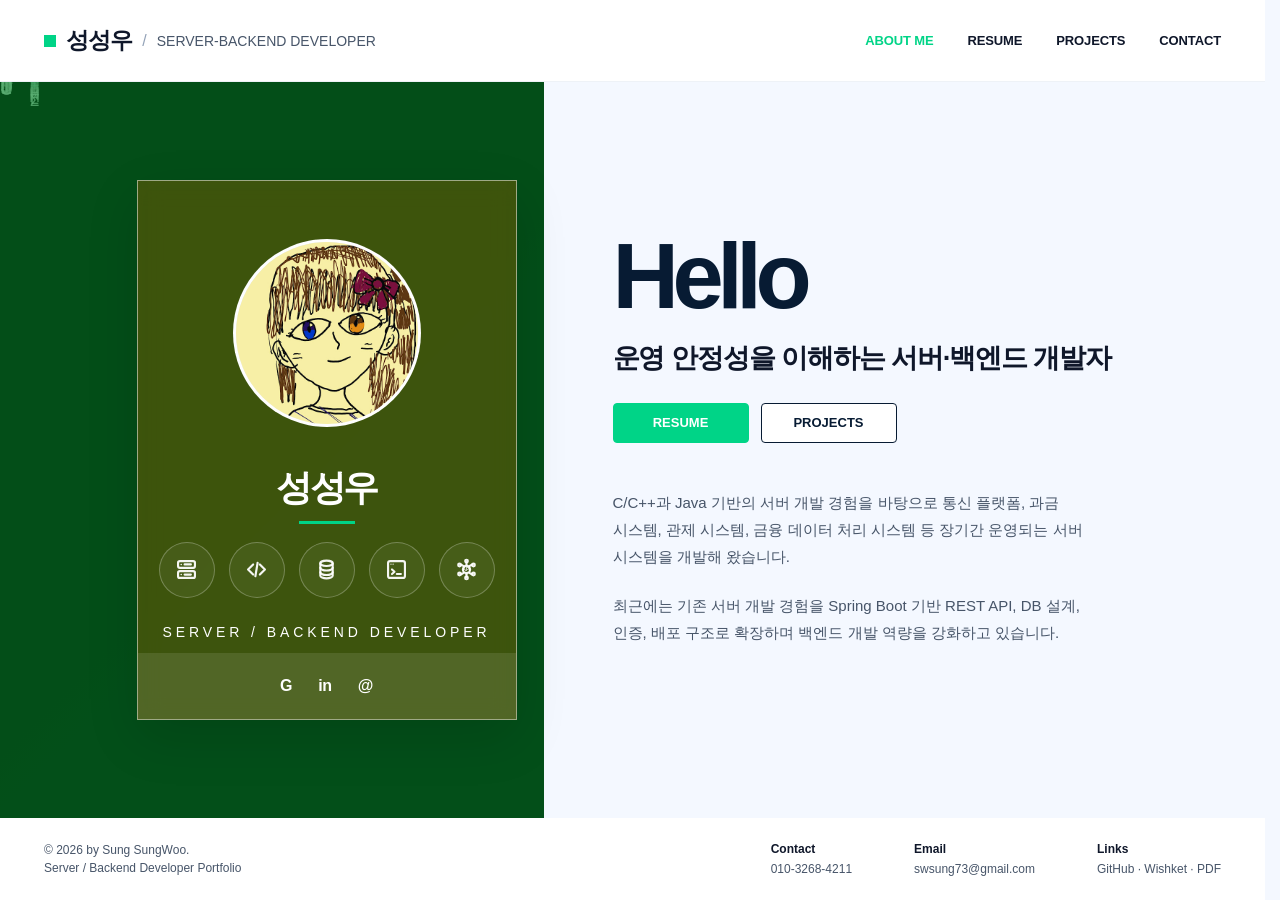
==== index.html @ 3dd32493 "first" ====
<!doctype html>
<html lang="ko">
<head>
  <meta charset="UTF-8" />
  <meta name="viewport" content="width=device-width, initial-scale=1.0" />

  <link rel="canonical" href="https://resume.swsung72.site/" />

  <title>성성우 | 서버·백엔드 개발자 포트폴리오 — C/C++ Java Spring Boot</title>
  <meta name="description" content="C/C++, Java, Spring Boot 기반 서버·백엔드 개발자 성성우의 포트폴리오입니다. 통신 플랫폼, 과금 시스템, 관제 시스템, REST API 개발 경험을 소개합니다." />
  <meta name="keywords" content="백엔드 개발자, 서버 개발자, C/C++, Java, Spring Boot, REST API, Linux, 포트폴리오, 성성우" />
  <meta name="author" content="성성우" />
  <meta name="robots" content="index, follow" />

  <!-- Open Graph (소셜 미리보기) -->
  <meta property="og:type" content="website" />
  <meta property="og:title" content="성성우 | 서버·백엔드 개발자 포트폴리오" />
  <meta property="og:description" content="C/C++, Java, Spring Boot 기반 서버·백엔드 개발자 성성우의 포트폴리오입니다." />
  <meta property="og:image" content="https://resume.swsung72.site/images/profile.jpg" />
  <meta property="og:url" content="https://resume.swsung72.site/" />
  <meta property="og:locale" content="ko_KR" />

  <!-- Twitter Card -->
  <meta name="twitter:card" content="summary" />
  <meta name="twitter:title" content="성성우 | 서버·백엔드 개발자 포트폴리오" />
  <meta name="twitter:description" content="C/C++, Java, Spring Boot 기반 서버·백엔드 개발자 성성우의 포트폴리오입니다." />
  <meta name="twitter:image" content="https://resume.swsung72.site/images/profile.jpg" />

  <!-- JSON-LD 구조화 데이터 -->
  <script type="application/ld+json">
  {
    "@context": "https://schema.org",
    "@type": "Person",
    "name": "성성우",
    "jobTitle": "Server / Backend Developer",
    "description": "C/C++, Java, Spring Boot 기반 서버·백엔드 개발자",
    "knowsAbout": ["C/C++", "Java", "Spring Boot", "REST API", "Linux", "TCP/IP", "Oracle", "MySQL", "Docker"],
    "email": "swsung73@gmail.com",
    "url": "https://github.com/"
  }
  </script>

  <link rel="stylesheet" href="css/style.css" />
  <script src="js/components.js" defer></script>
</head>
<body>
  <div class="site">

    <div id="site-header"></div>

    <main>
      <!-- About Me / Home -->
      <section id="about" class="home">
		<div class="home-left-bg">
		  <canvas class="matrix-canvas"></canvas>
		  <div class="home-left-overlay"></div>
		</div>

        <div class="home-inner">
          <!-- Profile Card -->
          <article class="profile-card">
            <!--
              ■ 프로필 사진 교체 방법
              images/profile.jpg 파일을 본인 사진으로 교체하세요.
              사진이 없으면 이니셜(박)이 표시됩니다.
            -->
            <div class="profile-photo" aria-label="프로필 사진 영역">
              <img
                src="images/profile.jpg"
                alt="성성우 프로필 사진"
                onerror="this.style.display='none'"
              />
            </div>

            <h1>성성우</h1>
            <div class="small-line"></div>
            <div class="profile-badge-icons">
              <span class="icon-badge" title="Server">
                <!-- server -->
                <svg viewBox="0 0 24 24" aria-hidden="true">
                  <rect x="4.5" y="4.5" width="15" height="6" rx="1.6"></rect>
                  <rect x="4.5" y="13.5" width="15" height="6" rx="1.6"></rect>
                  <circle cx="7.3" cy="7.5" r="0.7" fill="rgba(255,255,255,0.95)" stroke="none"></circle>
                  <circle cx="7.3" cy="16.5" r="0.7" fill="rgba(255,255,255,0.95)" stroke="none"></circle>
                  <path d="M10.3 7.5h5.6"></path>
                  <path d="M10.3 16.5h5.6"></path>
                </svg>
              </span>
            
              <span class="icon-badge" title="Code">
                <!-- code -->
                <svg viewBox="0 0 24 24" aria-hidden="true">
                  <path d="M9 7.5L4.5 12 9 16.5"></path>
                  <path d="M15 7.5L19.5 12 15 16.5"></path>
                  <path d="M13 6L11 18"></path>
                </svg>
              </span>
            
              <span class="icon-badge" title="Database">
                <!-- database -->
                <svg viewBox="0 0 24 24" aria-hidden="true">
                  <ellipse cx="12" cy="6.5" rx="5.5" ry="2.4"></ellipse>
                  <path d="M6.5 6.5v4c0 1.3 2.46 2.4 5.5 2.4s5.5-1.1 5.5-2.4v-4"></path>
                  <path d="M6.5 10.5v4c0 1.3 2.46 2.4 5.5 2.4s5.5-1.1 5.5-2.4v-4"></path>
                  <path d="M6.5 14.5v3c0 1.3 2.46 2.4 5.5 2.4s5.5-1.1 5.5-2.4v-3"></path>
                </svg>
              </span>
            
              <span class="icon-badge" title="Terminal">
                <!-- terminal -->
                <svg viewBox="0 0 24 24" aria-hidden="true">
                  <rect x="4.5" y="4.5" width="15" height="15" rx="1.8"></rect>
                  <circle cx="7.1" cy="7.3" r="0.55" fill="rgba(255,255,255,0.95)" stroke="none"></circle>
                  <circle cx="9" cy="7.3" r="0.55" fill="rgba(255,255,255,0.95)" stroke="none"></circle>
                  <path d="M8 12l2.2 2-2.2 2"></path>
                  <path d="M12.3 16h3.6"></path>
                </svg>
              </span>
            
              <span class="icon-badge" title="API">
                <!-- api/network -->
                <svg viewBox="0 0 24 24" aria-hidden="true">
                  <circle cx="12" cy="12" r="3.2"></circle>
                  <circle cx="12" cy="4.5" r="1.2"></circle>
                  <circle cx="18.2" cy="8" r="1.2"></circle>
                  <circle cx="18.2" cy="16" r="1.2"></circle>
                  <circle cx="12" cy="19.5" r="1.2"></circle>
                  <circle cx="5.8" cy="16" r="1.2"></circle>
                  <circle cx="5.8" cy="8" r="1.2"></circle>
            
                  <path d="M12 7.7V5.7"></path>
                  <path d="M14.5 9l2.2-1.2"></path>
                  <path d="M14.5 15l2.2 1.2"></path>
                  <path d="M12 16.3v2"></path>
                  <path d="M9.5 15l-2.2 1.2"></path>
                  <path d="M9.5 9L7.3 7.8"></path>
            
                  <text x="12" y="13.2"
                        text-anchor="middle"
                        font-size="4.2"
                        font-weight="700"
                        fill="rgba(255,255,255,0.95)"
                        stroke="none"
                        font-family="Arial, sans-serif">API</text>
                </svg>
              </span>
            </div>
            <p>SERVER / BACKEND DEVELOPER</p>
            <div class="profile-social" aria-label="social links">
              <!--
                ■ SNS 링크 교체 방법
                아래 href="" 안에 본인의 GitHub / LinkedIn / 이메일 주소를 입력하세요.
              -->
              <a href="https://github.com/" target="_blank" rel="noopener">G</a>
              <a href="https://linkedin.com/in/" target="_blank" rel="noopener">in</a>
              <a href="mailto:swsung73@gmail.com">@</a>
            </div>
          </article>

          <!-- Intro -->
          <div class="intro">
            <h2>Hello</h2>
            <h3>운영 안정성을 이해하는 서버·백엔드 개발자</h3>

            <div class="cta-row">
              <a class="btn primary" href="resume.html">RESUME</a>
              <a class="btn outline" href="projects.html">PROJECTS</a>
            </div>

            <p>
              C/C++과 Java 기반의 서버 개발 경험을 바탕으로 통신 플랫폼,
              과금 시스템, 관제 시스템, 금융 데이터 처리 시스템 등 장기간
              운영되는 서버 시스템을 개발해 왔습니다.
            </p>

            <p>
              최근에는 기존 서버 개발 경험을 Spring Boot 기반 REST API,
              DB 설계, 인증, 배포 구조로 확장하며 백엔드 개발 역량을
              강화하고 있습니다.
            </p>
          </div>
        </div>
      </section>
    </main>

    <div id="site-footer"></div>

  </div>
<script src="js/matrix-rain.js" defer></script>


</body>
</html>
---- css/style.css ----
:root {
  --navy: #071b33;
  --navy-2: #0b2a52;
  --blue: #00d487;
  --blue-2: #66ffb2;
  --bg: #f4f8ff;
  --bg-2: #eef5ff;
  --white: #ffffff;
  --text: #0f172a;
  --muted: #475569;
  --line: #e2e8f0;
  --shadow: 0 20px 42px rgba(7, 27, 51, 0.12);
  --max: 1120px;

  /* Motion */
  --ease-out: cubic-bezier(0.16, 1, 0.3, 1);
  --motion-fast: 180ms;
  --motion-normal: 720ms;
  --motion-slow: 900ms;
}

* { box-sizing: border-box; }

html {
  scroll-behavior: smooth;

  /* 스크롤이 없는 화면에서도 스크롤바 영역을 미리 확보하여
     Resume처럼 스크롤이 생기는 화면으로 이동해도 header 메뉴가 좌우로 흔들리지 않게 합니다. */
  overflow-y: scroll;
  scrollbar-gutter: stable;
}

body {
  margin: 0;
  font-family: Inter, Pretendard, "Noto Sans KR", "Apple SD Gothic Neo", Arial, sans-serif;
  color: var(--text);
  background: var(--bg);
}

a {
  color: inherit;
  text-decoration: none;
}

button {
  font: inherit;
}

.site {
  min-height: 100dvh;
  background: var(--bg);
  display: flex;
  flex-direction: column;
}

main,
.main {
  flex: 1 1 auto;
  display: flex;
  flex-direction: column;
}

/* ── Header ── */
.header {
  height: 82px;
  padding: 0 44px;
  background: var(--white);
  display: flex;
  align-items: center;
  justify-content: space-between;
  border-bottom: 1px solid #eef2f7;
  position: sticky;
  top: 0;
  z-index: 100;
  flex: 0 0 auto;
}

.brand {
  display: flex;
  align-items: center;
  gap: 10px;
  white-space: nowrap;
}

.brand-mark {
  width: 12px;
  height: 12px;
  background: var(--blue);
  display: inline-block;
  flex-shrink: 0;
}

.brand-name {
  font-weight: 900;
  font-size: 23px;
  letter-spacing: -0.04em;
}

.brand-role {
  color: var(--muted);
  font-size: 14px;
}

.slash {
  color: #94a3b8;
  font-size: 16px;
}

.nav {
  display: flex;
  align-items: center;
  gap: 34px;
  font-size: 13px;
  font-weight: 700;
  letter-spacing: -0.01em;
}

.nav a {
  transition: color 0.15s ease;
}

.nav a:hover,
.nav a.active {
  color: var(--blue);
}

/* ── Home / About ── */
.home {
  flex: 1 1 auto;
  min-height: 0;
  position: relative;
  background: var(--bg);
  overflow: hidden;
  display: flex;
}

.home-left-bg {
  position: absolute;
  left: 0;
  top: 0;
  width: 43%;
  height: 100%;
  background: linear-gradient(135deg, #0b1f13 0%, #16452f 100%);
  overflow: hidden;
  z-index: 0;
}

.matrix-canvas {
  position: absolute;
  inset: 0;
  width: 100%;
  height: 100%;
  z-index: 1;
}

.home-left-overlay {
  position: absolute;
  inset: 0;
  background: rgba(6, 124, 41, 0.6);
  z-index: 2;
  pointer-events: none;
}

.home-inner {
  max-width: var(--max);
  width: 100%;
  flex: 1 1 auto;
  margin: 0 auto;
  display: grid;
  grid-template-columns: 420px 1fr;
  align-items: center;
  gap: 96px;
  position: relative;
  z-index: 1;
  padding: 40px 24px;
}

.profile-card {
  width: 380px;
  min-height: 540px;
  background: rgba(101, 89, 6, 0.6);
  color: var(--white);
  box-shadow: 0 18px 50px rgba(0, 0, 0, 0.12);
  justify-self: end;
  display: flex;
  flex-direction: column;
  align-items: center;
  padding-top: 58px;
  position: relative;
  z-index: 2;
  border: 1px solid rgba(255, 255, 255, 0.50);
  backdrop-filter: blur(12px);
  -webkit-backdrop-filter: blur(12px);
}

/* ── Profile Photo ──
   이미지 교체: images/profile.jpg 파일을 교체하면 자동 반영됩니다.
   파일이 없으면 이니셜 폴백(span.profile-initials)이 표시됩니다. */
.profile-photo {
  width: 188px;
  height: 188px;
  border-radius: 50%;
  overflow: hidden;
  border: 3px solid rgba(255,255,255,0.95);
  position: relative;
  background: radial-gradient(circle at 50% 42%, #f8fafc 0 33%, transparent 34%),
              linear-gradient(145deg, #dbeafe, #f8fafc);
}

.profile-photo img {
  width: 100%;
  height: 100%;
  object-fit: cover;
  display: block;
}

.profile-photo img.hidden,
.profile-photo img[src=""] {
  display: none;
}

.profile-initials {
  position: absolute;
  inset: 0;
  display: grid;
  place-items: center;
  font-size: 54px;
  font-weight: 900;
  color: var(--navy);
  letter-spacing: -0.08em;
}

.profile-card h1 {
  margin: 42px 0 14px;
  font-size: 36px;
  line-height: 1.05;
  text-align: center;
  letter-spacing: -0.06em;
}

.small-line {
  width: 56px;
  height: 3px;
  background: var(--blue);
  margin: 0 auto;
}

.profile-card p {
  margin: 32px 0 0;
  font-size: 14px;
  letter-spacing: 0.28em;
  text-align: center;
}

.profile-social {
  margin-top: auto;
  width: 100%;
  height: 66px;
  display: flex;
  align-items: center;
  justify-content: center;
  gap: 26px;
  background: rgba(255, 255, 255, 0.10);
  font-weight: 900;
  letter-spacing: -0.02em;
}

.profile-social a {
  color: var(--white);
  transition: opacity 0.15s;
}

.profile-social a:hover {
  opacity: 0.75;
}

.profile-badge-icons {
  display: flex;
  justify-content: center;
  align-items: center;
  gap: 14px;
  width: 100%;
  margin: 18px auto 0;
}

.icon-badge {
  width: 56px;
  height: 56px;
  border-radius: 50%;
  display: inline-flex;
  align-items: center;
  justify-content: center;
  background: rgba(255, 255, 255, 0.05);
  border: 1px solid rgba(255, 255, 255, 0.26);
}

.icon-badge svg {
  width: 27px;
  height: 27px;
  stroke: rgba(255, 255, 255, 0.95);
  stroke-width: 1.9;
  fill: none;
  stroke-linecap: round;
  stroke-linejoin: round;
}

.icon-badge:hover {
  transform: translateY(-2px);
  border-color: rgba(102, 255, 178, 0.42);
}

.profile-card p {
  margin: 26px 0 0;
}

.intro {
  max-width: 560px;
}

.intro h2 {
  font-size: 92px;
  line-height: 0.96;
  margin: 0 0 20px;
  font-weight: 900;
  letter-spacing: -0.07em;
  color: var(--navy);
  animation: fadeIn var(--motion-slow) var(--ease-out) 120ms both;
}

.intro h3 {
  font-size: 27px;
  line-height: 1.35;
  margin: 0 0 26px;
  letter-spacing: -0.04em;
  font-weight: 700;
  animation: fadeUp var(--motion-normal) var(--ease-out) 320ms both;
}

.cta-row {
  display: flex;
  gap: 12px;
  margin: 0 0 46px;
}

.btn {
  min-width: 136px;
  height: 40px;
  border-radius: 4px;
  display: inline-flex;
  align-items: center;
  justify-content: center;
  font-size: 13px;
  font-weight: 900;
  border: 1px solid var(--navy);
}

.btn.primary {
  background: var(--blue);
  border-color: var(--blue);
  color: var(--white);
}

.btn.outline {
  background: var(--white);
  color: var(--navy);
}

.intro p {
  width: 470px;
  max-width: 100%;
  margin: 0 0 22px;
  color: var(--muted);
  line-height: 1.8;
  font-size: 15px;
  word-break: keep-all;
  animation: fadeUp var(--motion-normal) var(--ease-out) both;
}

.intro p:nth-of-type(1) {
  animation-delay: 520ms;
}

.intro p:nth-of-type(2) {
  animation-delay: 680ms;
}

.intro p:nth-of-type(3) {
  animation-delay: 840ms;
}

/* ── Motion ── */
@keyframes fadeUp {
  from {
    opacity: 0;
    transform: translateY(24px);
  }

  to {
    opacity: 1;
    transform: translateY(0);
  }
}

@keyframes fadeIn {
  from {
    opacity: 0;
  }

  to {
    opacity: 1;
  }
}

@media (prefers-reduced-motion: reduce) {
  .profile-card,
  .intro h2,
  .intro h3,
  .intro p {
    animation: none !important;
  }

  .profile-card {
    transition: none;
  }

  .profile-card:hover {
    transform: none;
    box-shadow: var(--shadow);
  }
}

@media (max-width: 560px) {
  .profile-badge-icons {
    width: 240px;
    gap: 8px;
    margin-top: 18px;
  }

  .icon-badge {
    width: 38px;
    height: 38px;
  }

  .icon-badge svg {
    width: 18px;
    height: 18px;
  }
}

/* ── Section (shared) ── */
.section {
  padding: 104px 24px;
  background: linear-gradient(180deg, var(--bg) 0%, var(--bg-2) 100%);
}

.section-title {
  display: flex;
  align-items: center;
  justify-content: center;
  gap: 9px;
  margin-bottom: 60px;
}

.section-title h2 {
  margin: 0;
  font-size: 30px;
  font-weight: 900;
  letter-spacing: -0.05em;
}

.section-head {
  width: 560px;
  max-width: 100%;
  margin: 0 auto 40px;
  display: flex;
  align-items: center;
  justify-content: space-between;
}

.section-head h3 {
  margin: 0;
  font-size: 21px;
  font-weight: 900;
  letter-spacing: -0.04em;
}

/* ── Resume ── */
.download {
  height: 34px;
  padding: 0 22px;
  border: 0;
  border-radius: 4px;
  background: var(--blue);
  color: var(--white);
  font-size: 11px;
  font-weight: 900;
  cursor: pointer;
  text-decoration: none;
  display: inline-flex;
  align-items: center;
}

.resume-card-featured {
  position: relative;
  border-left: 6px solid var(--blue);
  background: linear-gradient(90deg, rgba(0, 80, 255, 0.06), var(--white) 38%);
}

.resume-badge {
  position: relative;
  overflow: hidden;
  width: fit-content;
  margin-bottom: 6px;
  padding: 5px 10px;
  border-radius: 999px;
  background: #1746d6;
  color: #ffffff;
  font-size: 10px;
  font-weight: 900;
  letter-spacing: 0.04em;
  text-transform: uppercase;
}

.resume-badge::after {
  content: "";
  position: absolute;
  top: 0;
  left: -80%;
  width: 45%;
  height: 100%;
  background: linear-gradient(
    90deg,
    transparent,
    rgba(255, 255, 255, 0.45),
    transparent
  );
  transform: skewX(-20deg);
  animation: badgeShine 2.8s ease-in-out infinite;
}

@keyframes badgeShine {
  0% {
    left: -80%;
  }
  45%, 100% {
    left: 130%;
  }
}

@media (prefers-reduced-motion: reduce) {
  .resume-badge,
  .resume-badge::after {
    animation: none;
  }
}

.resume-card {
  width: 560px;
  min-height: 210px;
  max-width: 100%;
  margin: 0 auto 34px;
  background: var(--white);
  box-shadow: var(--shadow);
  padding: 52px 42px;
  display: grid;
  grid-template-columns: 190px 1fr;
  gap: 36px;
}

.resume-left {
  display: flex;
  flex-direction: column;
  gap: 8px;
}

.period {
  color: var(--blue);
  font-size: 16px;
  font-weight: 900;
}

.resume-left strong:not(.period) {
  font-size: 14px;
}

.resume-left small {
  color: var(--muted);
  font-size: 12px;
  line-height: 1.45;
}

.resume-right p {
  margin: 0;
  color: var(--muted);
  line-height: 1.75;
  font-size: 14px;
  word-break: keep-all;
}

.skill-card {
  width: 560px;
  max-width: 100%;
  margin: 54px auto 42px;
  background: var(--white);
  box-shadow: var(--shadow);
  padding: 46px 42px;
}

.skill-card h3 {
  margin: 0;
  font-size: 21px;
  letter-spacing: -0.04em;
}

.skill-card h3 + .skill-grid {
  margin-bottom: 38px;
}

.skill-card p {
  margin: 0;
  color: var(--muted);
  line-height: 1.75;
  font-size: 14px;
  word-break: keep-all;
}

.skill-card p + p {
  margin-top: 14px;
}

.section-head {
  width: 560px;
  max-width: 100%;
  margin: 0 auto 22px;
  display: flex;
  align-items: center;
  justify-content: space-between;
  gap: 18px;
}

.skill-grid {
  display: grid;
  grid-template-columns: 1fr 1fr;
  gap: 18px 34px;
}

.skill-item {
  display: flex;
  align-items: center;
  gap: 10px;
  color: var(--muted);
  font-size: 13px;
}

.square {
  width: 9px;
  height: 9px;
  background: var(--blue);
  flex: 0 0 auto;
}

/* ── Projects ── */
.section-desc {
  width: 600px;
  max-width: 100%;
  margin: -34px auto 58px;
  text-align: center;
  color: var(--muted);
  line-height: 1.7;
  font-size: 14px;
  word-break: keep-all;
}

.project-card {
  width: 640px;
  max-width: 100%;
  min-height: 270px;
  margin: 0 auto 52px;
  display: grid;
  grid-template-columns: 1fr 300px;
  background: var(--white);
  box-shadow: var(--shadow);
  overflow: hidden;
}

.project-text {
  position: relative;
  padding: 54px 42px;
}

.project-bar {
  position: absolute;
  top: 58px;
  left: 0;
  width: 8px;
  height: 48px;
  background: var(--blue);
}

.project-title {
  display: flex;
  align-items: center;
  flex-wrap: wrap;
  gap: 8px;

  margin: 0 0 4px;
  color: var(--blue);
  font-size: 19px;
  font-weight: 900;
  letter-spacing: -0.03em;
}

.project-title .resume-badge {
  margin-bottom: 0;
  padding: 4px 8px;
  font-size: 9px;
  line-height: 1;
  flex-shrink: 0;
}

.project-role {
  display: block;
  margin-bottom: 34px;
  font-size: 12px;
  font-weight: 900;
}

.project-text p {
  margin: 0;
  color: var(--muted);
  line-height: 1.7;
  font-size: 14px;
  word-break: keep-all;
}

/* ── Project image area ──
   이미지 교체: .project-image 안에 <img> 태그를 넣으면 표시됩니다.
   이미지가 없으면 CSS 배경 그래픽이 표시됩니다. */
.project-image {
  min-height: 270px;
  background: linear-gradient(135deg, #dbeafe, #f8fafc);
  position: relative;
  overflow: hidden;
}

.project-image img {
  width: 100%;
  height: 100%;
  object-fit: cover;
  display: block;
  position: relative;
  z-index: 1;
}

.project-image::before {
  content: "";
  position: absolute;
  inset: 44px 32px;
  border-radius: 16px;
  background: linear-gradient(135deg, var(--navy), var(--blue));
  box-shadow: 0 18px 28px rgba(7,27,51,0.22);
  transform: rotate(-8deg);
}

.project-image::after {
  content: attr(data-label);
  position: absolute;
  inset: 0;
  display: grid;
  place-items: center;
  color: var(--white);
  font-weight: 900;
  letter-spacing: -0.03em;
  text-align: center;
  padding: 0 44px;
  white-space: pre;
}

.project-image.has-img::before,
.project-image.has-img::after {
  display: none;
}

.project-image.variant-2 {
  background: #f8fafc;
}

.project-image.variant-2::before {
  inset: 74px 48px;
  border-radius: 10px;
  transform: none;
  background: linear-gradient(180deg, #ffffff 0 20%, #dbeafe 20% 100%);
  border: 10px solid var(--navy);
}

.project-image.variant-3 {
  background: linear-gradient(135deg, #eff6ff, #ffffff);
}

.project-image.variant-3::before {
  inset: 38px 70px;
  border-radius: 22px;
  transform: rotate(12deg);
  background: linear-gradient(135deg, var(--blue), #38bdf8);
  border: 12px solid var(--navy);
}

/* 공통: 프로젝트별 CSS 이미지 */
.project-image.project-img-nfc::before,
.project-image.project-img-pdf::before,
.project-image.project-img-ai::before,
.project-image.project-img-scada::before,
.project-image.project-img-booking::before,
.project-image.project-img-nms::before,
.project-image.project-img-kiosk::before {
  inset: 42px 44px;
  border-radius: 18px;
  transform: none;
  border: 10px solid var(--navy);
  box-shadow: 0 18px 28px rgba(7, 27, 51, 0.2);
}

/* 01 NFC/QR: 카드 + QR 느낌 */
.project-img-nfc-qr {
  background: linear-gradient(135deg, #eef7ff, #f8fafc);
  display: grid;
  place-items: center;
}

.project-img-nfc-qr::before,
.project-img-nfc-qr::after {
  display: none;
}

.nfc-qr-illust {
  position: relative;
  width: 210px;
  height: 282px;
  color: var(--navy);
}

.nfc-phone {
  position: absolute;
  left: 50%;
  top: 0;
  width: 88px;
  height: 124px;
  border: 8px solid currentColor;
  border-radius: 10px;
  background: #ffffff;
  transform: translateX(-50%);
  display: grid;
  place-items: center;
  font-size: 24px;
  font-weight: 900;
  letter-spacing: -0.05em;
}

.nfc-phone::before,
.nfc-phone::after {
  content: "";
  position: absolute;
  left: 50%;
  width: 32px;
  height: 8px;
  border-radius: 999px;
  background: currentColor;
  transform: translateX(-50%);
}

.nfc-phone::before {
  top: 12px;
}

.nfc-phone::after {
  bottom: 12px;
}

.nfc-waves {
  position: absolute;
  top: 28px;
  width: 54px;
  height: 86px;
}

.nfc-waves span {
  position: absolute;
  top: 50%;
  border: 7px solid currentColor;
  border-top-color: transparent;
  border-bottom-color: transparent;
  border-radius: 50%;
  transform: translateY(-50%);
}

.nfc-waves.left {
  left: 0;
}

.nfc-waves.left span {
  border-right-color: transparent;
}

.nfc-waves.left span:nth-child(1) {
  left: 32px;
  width: 16px;
  height: 38px;
}

.nfc-waves.left span:nth-child(2) {
  left: 18px;
  width: 30px;
  height: 58px;
}

.nfc-waves.left span:nth-child(3) {
  left: 2px;
  width: 46px;
  height: 78px;
}

.nfc-waves.right {
  right: 0;
}

.nfc-waves.right span {
  border-left-color: transparent;
}

.nfc-waves.right span:nth-child(1) {
  right: 32px;
  width: 16px;
  height: 38px;
}

.nfc-waves.right span:nth-child(2) {
  right: 18px;
  width: 30px;
  height: 58px;
}

.nfc-waves.right span:nth-child(3) {
  right: 2px;
  width: 46px;
  height: 78px;
}

.qr-icon {
  position: absolute;
  left: 50%;
  bottom: 0;
  width: 120px;
  height: 120px;
  transform: translateX(-50%);
  color: var(--navy);
  display: block;
}

/* 02 PDF Manager: 문서 + 라인 */
.project-image.project-img-pdf-bill {
  background: linear-gradient(135deg, #f8fafc, #eef5ff);
  display: grid;
  place-items: center;
}

.project-image.project-img-pdf-bill::before,
.project-image.project-img-pdf-bill::after {
  display: none;
}

.pdf-bill-card {
  width: 180px;
  height: 230px;
  overflow: hidden;
  border-radius: 12px;
  background: #ffffff;
  border: 8px solid var(--navy);
  box-shadow: 0 18px 28px rgba(7, 27, 51, 0.22);
}

.pdf-bill-header {
  height: 46px;
  padding: 10px 12px;
  background: linear-gradient(135deg, #0b5f55, var(--blue));
  color: #ffffff;
  display: flex;
  align-items: flex-start;
  justify-content: space-between;
  gap: 10px;
}

.pdf-bill-header span {
  font-size: 13px;
  font-weight: 900;
  letter-spacing: -0.04em;
}

.pdf-bill-header strong {
  font-size: 16px;
  font-weight: 900;
  letter-spacing: -0.04em;
}

.pdf-bill-body {
  padding: 12px;
}

.pdf-bill-amount {
  height: 50px;
  padding: 8px 10px;
  border-radius: 9px;
  background: rgba(0, 212, 135, 0.08);
  border: 1px solid rgba(0, 212, 135, 0.35);
}

.pdf-bill-amount span {
  display: block;
  color: #0b5f55;
  font-size: 8px;
  font-weight: 900;
}

.pdf-bill-amount strong {
  display: block;
  margin-top: 5px;
  color: #0b3f3a;
  font-size: 22px;
  line-height: 1;
  font-weight: 900;
}

.pdf-bill-info {
  position: absolute;
  right: 20px;
  top: 62px;
  width: 70px;
  height: 50px;
  padding: 8px;
  border-radius: 9px;
  border: 1px solid #e2e8f0;
  background: #ffffff;
}

.pdf-bill-info span {
  display: block;
  height: 5px;
  margin-bottom: 8px;
  border-radius: 999px;
  background: var(--navy);
  opacity: 0.9;
}

.pdf-bill-info span:nth-child(1) {
  width: 42px;
  margin-left: auto;
}

.pdf-bill-info span:nth-child(2) {
  width: 50px;
  margin-left: auto;
}

.pdf-bill-info span:nth-child(3) {
  width: 36px;
  margin-left: auto;
}

.pdf-bill-section {
  display: flex;
  align-items: center;
  gap: 7px;
  margin-top: 14px;
}

.pdf-bill-section i {
  width: 4px;
  height: 14px;
  border-radius: 999px;
  background: var(--blue);
}

.pdf-bill-section span {
  width: 92px;
  height: 8px;
  border-radius: 999px;
  background: var(--navy);
}

.pdf-bill-table {
  display: grid;
  grid-template-columns: 1fr 1fr;
  gap: 1px;
  margin-top: 9px;
  background: #e2e8f0;
  border: 1px solid #e2e8f0;
}

.pdf-bill-table span {
  height: 15px;
  background: #f8fafc;
}

.pdf-bill-table span:nth-child(even) {
  background: #ffffff;
}

.pdf-bill-stats {
  display: grid;
  grid-template-columns: repeat(3, 1fr);
  gap: 6px;
  margin-top: 12px;
}

.pdf-bill-stats span {
  height: 28px;
  border-radius: 7px;
  border: 1px solid #e2e8f0;
  background:
    linear-gradient(var(--navy), var(--navy)) 8px 15px / 28px 5px no-repeat,
    linear-gradient(#94a3b8, #94a3b8) 8px 8px / 22px 4px no-repeat,
    #ffffff;
}

/* 03 KnowledgeOps AI: 노드/그래프 */
.project-image.project-img-knowledgeops {
  background: linear-gradient(135deg, #eff6ff, #ffffff);
  display: grid;
  place-items: center;
}

.project-image.project-img-knowledgeops::before,
.project-image.project-img-knowledgeops::after {
  display: none;
}

.knowledgeops-visual {
  width: 176px;
  height: 210px;
  border-radius: 18px;
  background: linear-gradient(135deg, var(--navy), var(--blue));
  box-shadow: 0 18px 28px rgba(7, 27, 51, 0.22);
  display: flex;
  flex-direction: column;
  align-items: center;
  justify-content: center;
  gap: 14px;
  color: #ffffff;
}

.knowledgeops-icon {
  width: 112px;
  height: 112px;
  display: block;
  fill: currentColor;
}

.knowledgeops-label {
  font-size: 30px;
  line-height: 1;
  font-weight: 900;
  letter-spacing: -0.04em;
}


/* 04 Mini SCADA: 관제 차트 */
.project-image.project-img-scada-ui {
  background: linear-gradient(135deg, #ecfeff, #f8fafc);
  display: grid;
  place-items: center;
}

.project-image.project-img-scada-ui::before,
.project-image.project-img-scada-ui::after {
  display: none;
}

.scada-panel {
  width: 186px;
  height: 230px;
  border-radius: 18px;
  background: var(--navy);
  box-shadow: 0 18px 28px rgba(7, 27, 51, 0.22);
  padding: 14px 14px 20px;
  color: #ffffff;
}

.scada-header {
  height: 28px;
  display: flex;
  align-items: center;
  justify-content: space-between;
}

.scada-header span {
  font-size: 18px;
  font-weight: 900;
  letter-spacing: -0.04em;
}

.scada-header strong {
  padding: 4px 8px;
  border-radius: 999px;
  background: var(--blue);
  color: var(--navy);
  font-size: 9px;
  font-weight: 900;
}

.scada-body {
  margin-top: 10px;
  display: grid;
  grid-template-columns: 1fr 58px;
  gap: 10px;
}

.scada-chart {
  height: 82px;
  border-radius: 12px;
  background: rgba(255, 255, 255, 0.1);
  display: grid;
  place-items: center;
  color: var(--blue);
}

.scada-chart svg {
  width: 92%;
  height: 76%;
}

.scada-metrics {
  display: grid;
  gap: 6px;
}

.scada-metrics div {
  height: 24px;
  border-radius: 7px;
  background: rgba(255, 255, 255, 0.12);
  padding: 4px 6px;
}

.scada-metrics span {
  display: block;
  font-size: 6px;
  font-weight: 900;
  color: rgba(255, 255, 255, 0.62);
}

.scada-metrics b {
  display: block;
  margin-top: -1px;
  color: #ffffff;
  font-size: 10px;
  line-height: 1;
}

.scada-factory {
  grid-column: 1 / -1;
  width: 100%;
  height: 58px;
  margin-top: 8px;
  color: var(--blue);
}

/* 05 Booking Slot: 캘린더 */
.project-image.project-img-booking.has-img {
  display: grid;
  place-items: center;
  background: linear-gradient(135deg, #f8fafc, #eef5ff);
}

.project-image.project-img-booking.has-img img {
  width: 70%;
  height: 70%;
  object-fit: contain;
  display: block;
}

/* 06 NMS Monitor: 네트워크 관제 */
.project-image.project-img-nms {
  background: linear-gradient(135deg, #f0fdf4, #f8fafc);
  display: grid;
  place-items: center;
}

.project-image.project-img-nms::before,
.project-image.project-img-nms::after {
  display: none;
}

.nms-monitor-panel {
  width: 180px;
  height: 250px;
  border-radius: 18px;
  background: #ffffff;
  border: 10px solid var(--navy);
  box-shadow: 0 18px 28px rgba(7, 27, 51, 0.22);
  display: flex;
  flex-direction: column;
  align-items: center;
  justify-content: center;
  gap: 10px;
  color: var(--navy);
  position: relative;
  padding: 22px 12px 14px;
}

.nms-monitor-panel::before {
  content: "";
  position: absolute;
  top: 8px;
  left: 50%;
  width: 34px;
  height: 5px;
  border-radius: 999px;
  background: var(--navy);
  transform: translateX(-50%);
}

.nms-chart-icon {
  width: 106px;
  height: 78px;
  flex-shrink: 0;
  display: block;
}

.nms-chart-icon rect,
.nms-chart-icon circle,
.nms-chart-icon line,
.nms-chart-icon polyline {
  fill: none;
  stroke: currentColor;
  stroke-width: 5;
  stroke-linecap: round;
  stroke-linejoin: round;
}

.nms-chart-icon circle {
  fill: var(--navy);
}

.nms-chart-icon rect {
  fill: rgba(255, 255, 255, 0.08);
}

.nms-monitor-label {
  color: var(--navy);
  font-size: 16px;
  line-height: 1.05;
  font-weight: 900;
  text-align: center;
  letter-spacing: -0.04em;
  flex-shrink: 0;
}

/* 07 Kiosk Copilot: 키오스크 화면 + 장애 패널 */
.project-image.project-img-kiosk {
  background: linear-gradient(135deg, #f8fafc, #eef5ff);
  display: grid;
  place-items: center;
}

.project-image.project-img-kiosk::before,
.project-image.project-img-kiosk::after {
  display: none;
}

.kiosk-illust {
  position: relative;
  width: 118px;
  height: 218px;
  border-radius: 9px 9px 6px 6px;
  background: var(--navy);
  box-shadow: 0 18px 28px rgba(7, 27, 51, 0.22);
}

.kiosk-screen {
  position: absolute;
  left: 12px;
  right: 12px;
  top: 12px;
  height: 128px;
  display: grid;
  place-items: center;
  background: #ffffff;
  border: 3px solid #0b1220;
  color: var(--blue);
  font-size: 13px;
  font-weight: 900;
  line-height: 1.15;
  text-align: center;
  letter-spacing: -0.03em;
}

.kiosk-panel {
  position: absolute;
  left: 12px;
  right: 12px;
  bottom: 22px;
  height: 42px;
  border-radius: 0 0 4px 4px;
  background: #08111f;
}

.kiosk-panel::before {
  content: "";
  position: absolute;
  left: 50%;
  top: 13px;
  width: 42px;
  height: 5px;
  border-radius: 999px;
  background: rgba(0, 212, 135, 0.35);
  transform: translateX(-50%);
}

.kiosk-base {
  position: absolute;
  left: -8px;
  right: -8px;
  bottom: -14px;
  height: 10px;
  border-radius: 2px;
  background: #0b1220;
  box-shadow: 0 4px 0 rgba(7, 27, 51, 0.22);
}

.project-actions {
  display: flex;
  gap: 10px;
  margin-top: 26px;
}

.project-action {
  height: 30px;
  padding: 0 13px;
  border-radius: 4px;
  font-size: 11px;
  font-weight: 900;
  text-decoration: none;
  display: inline-flex;
  align-items: center;
  justify-content: center;
  cursor: pointer;
}

.project-action:disabled,
.project-action.disabled {
  opacity: 0.45;
  cursor: not-allowed;
  pointer-events: none;
  filter: grayscale(0.2);
}

.project-modal {
  --modal-accent: #1f4fd8;
  --modal-accent-soft: rgba(31, 79, 216, 0.08);
  --modal-accent-border: rgba(31, 79, 216, 0.62);
  --modal-panel-bg: #ffffff;
  --modal-section-bg: #f8fafc;
}

.project-action.detail {
  border: 0;
  background: var(--blue);
  color: var(--white);
}

.project-action.link {
  border: 1px solid rgba(0, 80, 255, 0.25);
  background: var(--white);
  color: var(--blue);
}

.project-modal {
  position: fixed;
  inset: 0;
  z-index: 1000;
  display: none;
  align-items: center;
  justify-content: center;
  padding: 28px 16px;
}

.project-modal.is-open {
  display: flex;
}

.project-modal-backdrop {
  position: absolute;
  inset: 0;
  background: rgba(7, 27, 51, 0.46);
}

.project-modal-panel {
  position: relative;
  z-index: 1;
  width: 720px;
  max-width: 100%;
  max-height: calc(100vh - 56px);
  margin: 0;
  padding: 42px;
  overflow-y: auto;
  background: var(--white);
  box-shadow: 0 24px 70px rgba(7, 27, 51, 0.25);
  border: 1px solid rgba(7, 27, 51, 0.08);
}

.project-modal-close {
  position: absolute;
  top: 18px;
  right: 20px;
  border: 0;
  background: transparent;
  color: var(--navy);
  opacity: 0.75;
  font-size: 28px;
  line-height: 1;
  cursor: pointer;
}

.project-modal-close:hover {
  opacity: 1;
}

.modal-label {
  display: inline-flex;
  align-items: center;
  gap: 8px;
  margin-bottom: 14px;
  padding: 5px 10px;
  border-radius: 999px;
  background: var(--blue);
  color: var(--white);
  font-size: 10px;
  font-weight: 900;
  letter-spacing: 0.04em;
  text-transform: uppercase;
}

.modal-made-badge {
  padding: 2px 7px;
  border-radius: 999px;
  background: #ef8f46;
  color: #ffffff;
  font-style: normal;
  font-size: 9px;
  font-weight: 900;
  letter-spacing: -0.02em;
  text-transform: none;
}

.project-modal-panel h3 {
  margin: 0 0 14px;
  color: var(--text);
  font-size: 24px;
  font-weight: 900;
  letter-spacing: -0.04em;
}

.modal-hero-image {
  position: relative;
  width: 100%;
  margin: 22px 0 24px;
  border: 1px solid var(--line);
  background: #f8fafc;
  overflow: hidden;
  box-shadow: 0 10px 24px rgba(7, 27, 51, 0.10);
}

.modal-hero-image img {
  width: 100%;
  display: block;
  aspect-ratio: 16 / 9;
  object-fit: contain;
  background: #f8fafc;
  border: 1px solid #646765;
}

.modal-image-zoom {
  position: absolute;
  top: 10px;
  right: 10px;
  z-index: 2;

  width: 34px;
  height: 34px;
  border: 1px solid rgba(226, 232, 240, 0.95);
  background: rgba(255, 255, 255, 0.92);
  color: var(--navy);
  display: grid;
  place-items: center;
  cursor: pointer;
  box-shadow: 0 8px 18px rgba(7, 27, 51, 0.16);
}

.modal-image-zoom:hover {
  background: var(--blue);
  color: var(--navy);
}

.modal-image-zoom svg {
  width: 18px;
  height: 18px;
  fill: currentColor;
}

.modal-summary {
  margin: 0;
  color: var(--muted);
  font-size: 14px;
  line-height: 1.75;
  word-break: keep-all;
}

.modal-tags {
  display: flex;
  flex-wrap: wrap;
  gap: 8px;
  margin: 22px 0 28px;
}

.modal-tags span {
  padding: 6px 10px;
  border-radius: 999px;
  background: #f3f4f6;
  color: var(--text);
  border: 1px solid rgba(15, 23, 42, 0.22);
  font-size: 11px;
  font-weight: 800;
}

.modal-section p,
.modal-section li {
  color: var(--muted);
  font-size: 13px;
  line-height: 1.7;
  word-break: keep-all;
}

.modal-grid {
  display: grid;
  grid-template-columns: 1fr 1fr;
  gap: 18px;
}

.modal-section {
  margin-top: 18px;
  padding: 20px;
  background: var(--modal-section-bg);
  border-left: 4px solid var(--blue);
  border-radius: 0 8px 8px 0;
}

.modal-section h4 {
  margin: 0 0 10px;
  color: var(--blue);
  font-size: 13px;
  font-weight: 900;
}

.modal-section p,
.modal-section li {
  color: var(--muted);
  font-size: 13px;
  line-height: 1.7;
  word-break: keep-all;
}

.modal-section p {
  margin: 0;
}

.modal-section ul {
  margin: 0;
  padding-left: 18px;
}

@media (max-width: 720px) {
  .modal-grid {
    grid-template-columns: 1fr;
  }

  .project-modal-panel {
    padding: 34px 24px;
  }
}

/* ── Contact ── */
#contact.section,
.contact-section {
  flex: 1 1 auto;
  min-height: 0;
  display: flex;
  flex-direction: column;
}

.contact-card {
  width: 640px;
  max-width: 100%;
  min-height: 0;
  margin: 0 auto;
  background: var(--white);
  box-shadow: var(--shadow);
  padding: 48px 70px;
}

.form-row {
  display: grid;
  grid-template-columns: 1fr 1fr;
  gap: 36px;
}

label {
  display: block;
  font-size: 13px;
  font-weight: 900;
  margin-bottom: 30px;
}

input,
textarea {
  display: block;
  width: 100%;
  border: 0;
  border-bottom: 2px solid var(--navy);
  background: transparent;
  padding: 15px 0 9px;
  font: inherit;
  outline: none;
  resize: vertical;
}

textarea {
  min-height: 108px;
  max-height: 160px;
}

.send {
  border: 0;
  border-radius: 4px;
  height: 42px;
  min-width: 104px;
  background: var(--blue);
  color: var(--white);
  font-size: 13px;
  font-weight: 900;
  cursor: pointer;
}

/* ── Footer ── */
.footer {
  min-height: 82px;
  padding: 22px 44px;
  background: var(--white);
  display: flex;
  align-items: center;
  justify-content: space-between;
  gap: 24px;
  font-size: 12px;
  flex: 0 0 auto;
}

.footer-left {
  color: var(--muted);
  line-height: 1.5;
}

.footer-right {
  display: flex;
  align-items: center;
  gap: 62px;
}

.footer-block {
  display: flex;
  flex-direction: column;
  gap: 6px;
  color: var(--muted);
}

.footer-block strong {
  color: var(--text);
}

/* ── Responsive : tablet (980px 이하) ── */
@media (max-width: 980px) {
  .header {
    height: auto;
    padding: 18px 24px;
    flex-direction: column;
    align-items: flex-start;
    gap: 14px;
  }

  .nav {
    gap: 20px;
    flex-wrap: wrap;
  }

  .home-left-bg {
    width: 100%;
    height: 100%;
  }

  .home-inner {
    grid-template-columns: 1fr;
    min-height: unset;
    gap: 40px;
    padding: 52px 24px 72px;
  }

  .profile-card {
    justify-self: center;
    width: 340px;
  }

  .intro {
    margin: 0 auto;
    text-align: center;
  }

  .intro h2 {
    font-size: 68px;
  }

  .cta-row {
    justify-content: center;
  }

  .resume-card {
    grid-template-columns: 1fr;
    gap: 16px;
  }

  .project-card {
    grid-template-columns: 1fr;
  }

  .project-image {
    min-height: 220px;
  }

  #contact.section,
  .contact-section {
    flex: 1 1 auto;
    min-height: 0;
  }

  .footer {
    align-items: flex-start;
    flex-direction: column;
    padding: 22px 24px;
  }

  .footer-right {
    gap: 24px;
    flex-wrap: wrap;
  }
}

/* ── Responsive : mobile (560px 이하) ── */
@media (max-width: 560px) {
  .header {
    padding: 16px 18px;
  }

  .brand-name {
    font-size: 19px;
  }

  .brand-role {
    font-size: 11px;
  }

  .nav {
    gap: 14px;
    font-size: 12px;
  }

  .home-left-bg {
    height: 100%;
  }

  .home-inner {
    gap: 28px;
    padding: 36px 18px 56px;
  }

  .profile-card {
    width: 100%;
    padding-top: 40px;
  }

  .profile-photo {
    width: 140px;
    height: 140px;
  }

  .profile-initials {
    font-size: 40px;
  }

  .profile-card h1 {
    font-size: 28px;
    margin: 24px 0 10px;
  }

  .profile-card p {
    font-size: 11px;
    letter-spacing: 0.18em;
    margin: 14px 0 0;
  }

  .profile-social {
    height: 52px;
    gap: 20px;
  }

  .intro h2 {
    font-size: 52px;
  }

  .intro h3 {
    font-size: 18px;
    margin: 0 0 18px;
  }

  .intro p {
    font-size: 14px;
    line-height: 1.75;
  }

  .cta-row {
    flex-direction: column;
    align-items: center;
    gap: 10px;
    margin: 0 0 32px;
  }

  .btn {
    width: 200px;
  }

  /* Resume */
  .section {
    padding: 64px 18px;
  }

  .section-title {
    margin-bottom: 40px;
  }

  .section-head {
    flex-direction: column;
    align-items: flex-start;
    gap: 14px;
    width: 100%;
  }

  .resume-card {
    width: 100%;
    padding: 36px 24px;
    gap: 12px;
  }

  .resume-left {
    gap: 4px;
  }

  .skill-card {
    width: 100%;
    padding: 36px 24px;
  }

  .skill-grid {
    grid-template-columns: 1fr;
    gap: 14px;
  }

  /* Projects */
  .section-desc {
    margin: -20px auto 40px;
    font-size: 13px;
  }

  .project-card {
    width: 100%;
  }

  .project-text {
    padding: 40px 24px;
  }

  .project-image {
    min-height: 200px;
  }

  /* Contact */
  #contact.section,
  .contact-section {
    flex: 1 1 auto;
    min-height: 0;
  }

  .contact-card {
    width: 100%;
    padding: 40px 24px;
    min-height: unset;
  }

  .form-row {
    grid-template-columns: 1fr;
    gap: 0;
  }

  label {
    margin-bottom: 20px;
  }

  /* Footer */
  .footer {
    padding: 20px 18px;
  }

  .footer-right {
    gap: 18px;
  }
}
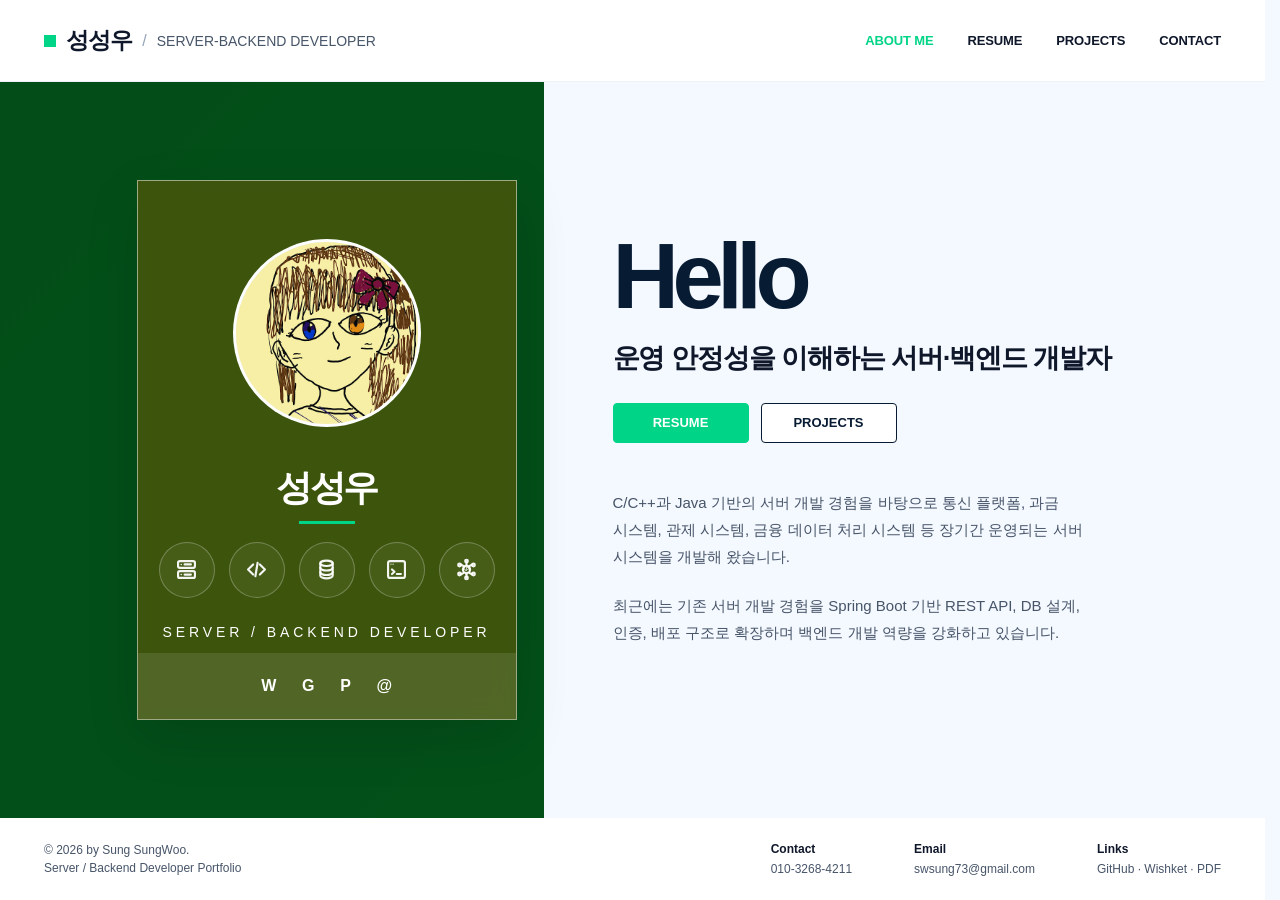
==== commit 2ae08df9: "fix etc" ====
--- a/index.html
+++ b/index.html
@@ -151,9 +151,10 @@
                 ■ SNS 링크 교체 방법
                 아래 href="" 안에 본인의 GitHub / LinkedIn / 이메일 주소를 입력하세요.
               -->
-              <a href="https://github.com/" target="_blank" rel="noopener">G</a>
-              <a href="https://linkedin.com/in/" target="_blank" rel="noopener">in</a>
-              <a href="mailto:swsung73@gmail.com">@</a>
+              <a class="tooltip-link" href="https://www.wishket.com/partners/p/swsung72/" target="_blank" rel="noopener" data-tooltip="Wishket 프로필 보기">W</a>
+              <a class="tooltip-link" href="https://github.com/sungsungwoo/" target="_blank" rel="noopener" data-tooltip="GitHub로 이동">G</a>
+              <a class="tooltip-link" href="files/resume.pdf" target="_blank" rel="noopener" data-tooltip="이력서 다운로드">P</a>
+              <a class="tooltip-link" href="mailto:swsung73@gmail.com" data-tooltip="이메일 연락하기">@</a>
             </div>
           </article>
 
--- a/css/style.css
+++ b/css/style.css
@@ -35,6 +35,7 @@
   font-family: Inter, Pretendard, "Noto Sans KR", "Apple SD Gothic Neo", Arial, sans-serif;
   color: var(--text);
   background: var(--bg);
+  overflow-x: hidden;
 }
 
 a {
@@ -388,6 +389,34 @@
   animation-delay: 840ms;
 }
 
+.tooltip-link {
+  position: relative;
+}
+
+.tooltip-link::after {
+  content: attr(data-tooltip);
+  position: absolute;
+  left: 50%;
+  bottom: calc(100% + 8px);
+  transform: translateX(-50%);
+  padding: 6px 10px;
+  border-radius: 4px;
+  background: rgba(20, 55, 34, 0.96);
+  color: #eafff5;
+  box-shadow: 0 8px 18px rgba(0, 0, 0, 0.28);
+  font-size: 11px;
+  font-weight: 800;
+  white-space: nowrap;
+  opacity: 0; 
+  pointer-events: none;
+  transition: opacity 0.15s ease, transform 0.15s ease;
+}
+
+.tooltip-link:hover::after {
+  opacity: 1;
+  transform: translateX(-50%) translateY(-2px);
+}
+
 /* ── Motion ── */
 @keyframes fadeUp {
   from {
@@ -431,7 +460,8 @@
 
 @media (max-width: 560px) {
   .profile-badge-icons {
-    width: 240px;
+    width: 100%;
+    max-width: 248px;
     gap: 8px;
     margin-top: 18px;
   }
@@ -1883,18 +1913,30 @@
   }
 
   .home-inner {
+    display: flex;
+    flex-direction: column;
+    align-items: center;
     gap: 28px;
-    padding: 36px 18px 56px;
+    width: 100%;
+    max-width: 100%;
+    padding: 34px 16px 52px;
+    overflow: hidden;
   }
 
   .profile-card {
-    width: 100%;
-    padding-top: 40px;
+    width: calc(100vw - 32px);
+    max-width: 340px;
+    min-height: auto;
+    padding: 34px 20px 0;
+    align-self: center;
+    flex: 0 0 auto;
+    margin-left: auto;
+    margin-right: auto;
   }
 
   .profile-photo {
-    width: 140px;
-    height: 140px;
+    width: 132px;
+    height: 132px;
   }
 
   .profile-initials {
@@ -1908,32 +1950,63 @@
 
   .profile-card p {
     font-size: 11px;
-    letter-spacing: 0.18em;
-    margin: 14px 0 0;
+    width: 100%;
+    letter-spacing: 0.14em;
+    line-height: 1.6;
+    margin: 16px 0 0;
+    overflow-wrap: anywhere;
   }
 
   .profile-social {
+    width: calc(100% + 40px);
+    margin-left: -20px;
+    margin-right: -20px;
+    margin-top: 42px;
     height: 52px;
     gap: 20px;
   }
 
+  .intro {
+    width: calc(100vw - 32px);
+    max-width: 340px;
+    margin: 0 auto;
+    text-align: center;
+    overflow: hidden;
+  }
+
   .intro h2 {
     font-size: 52px;
+    color: #ffffff;
+    text-align: center;
   }
 
   .intro h3 {
     font-size: 18px;
     margin: 0 0 18px;
+    color: #eafff5;
+    text-align: center;
+    word-break: keep-all;
+    overflow-wrap: anywhere;
   }
 
   .intro p {
+    width: 100%;
+    max-width: 100%;
+    margin-left: auto;
+    margin-right: auto;
     font-size: 14px;
+    color: rgba(255, 255, 255, 0.82);
     line-height: 1.75;
+    text-align: center;
+    word-break: keep-all;
+    overflow-wrap: anywhere;
   }
 
   .cta-row {
+    width: 100%;
     flex-direction: column;
     align-items: center;
+    justify-content: center;
     gap: 10px;
     margin: 0 0 32px;
   }
@@ -1993,7 +2066,9 @@
   }
 
   .project-image {
-    min-height: 200px;
+    margin: 0;
+    min-height: 280px;
+    padding: 36px 0 44px;
   }
 
   /* Contact */
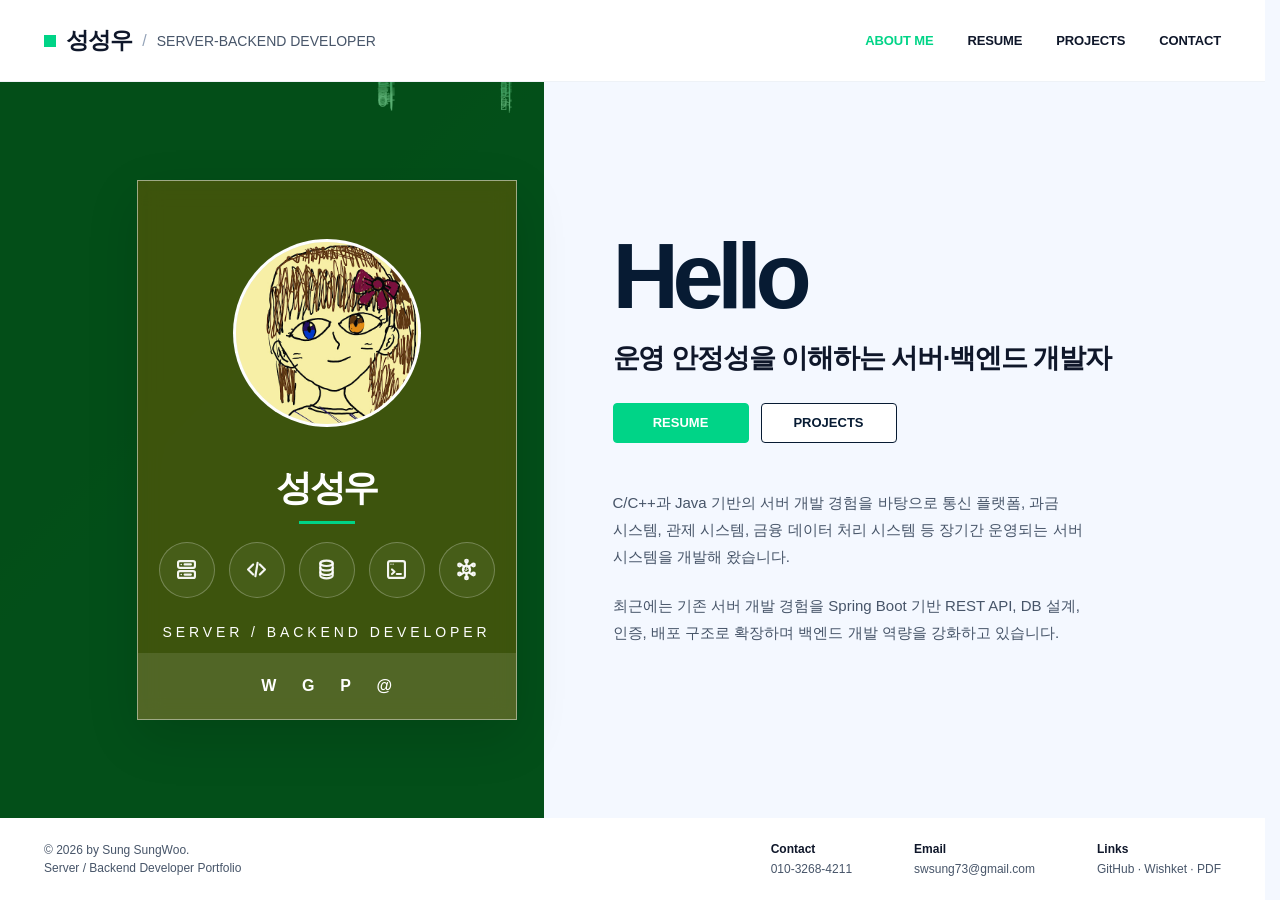
==== commit 3d90d365: "add favicon" ====
--- a/index.html
+++ b/index.html
@@ -5,6 +5,12 @@
   <meta name="viewport" content="width=device-width, initial-scale=1.0" />
 
   <link rel="canonical" href="https://resume.swsung72.site/" />
+
+  <!-- Favicon -->
+  <link rel="icon" type="image/x-icon" href="favicon.ico" />
+  <link rel="icon" type="image/png" sizes="32x32" href="favicon-32x32.png" />
+  <link rel="icon" type="image/png" sizes="16x16" href="favicon-16x16.png" />
+  <link rel="apple-touch-icon" sizes="180x180" href="apple-touch-icon.png" />
 
   <title>성성우 | 서버·백엔드 개발자 포트폴리오 — C/C++ Java Spring Boot</title>
   <meta name="description" content="C/C++, Java, Spring Boot 기반 서버·백엔드 개발자 성성우의 포트폴리오입니다. 통신 플랫폼, 과금 시스템, 관제 시스템, REST API 개발 경험을 소개합니다." />
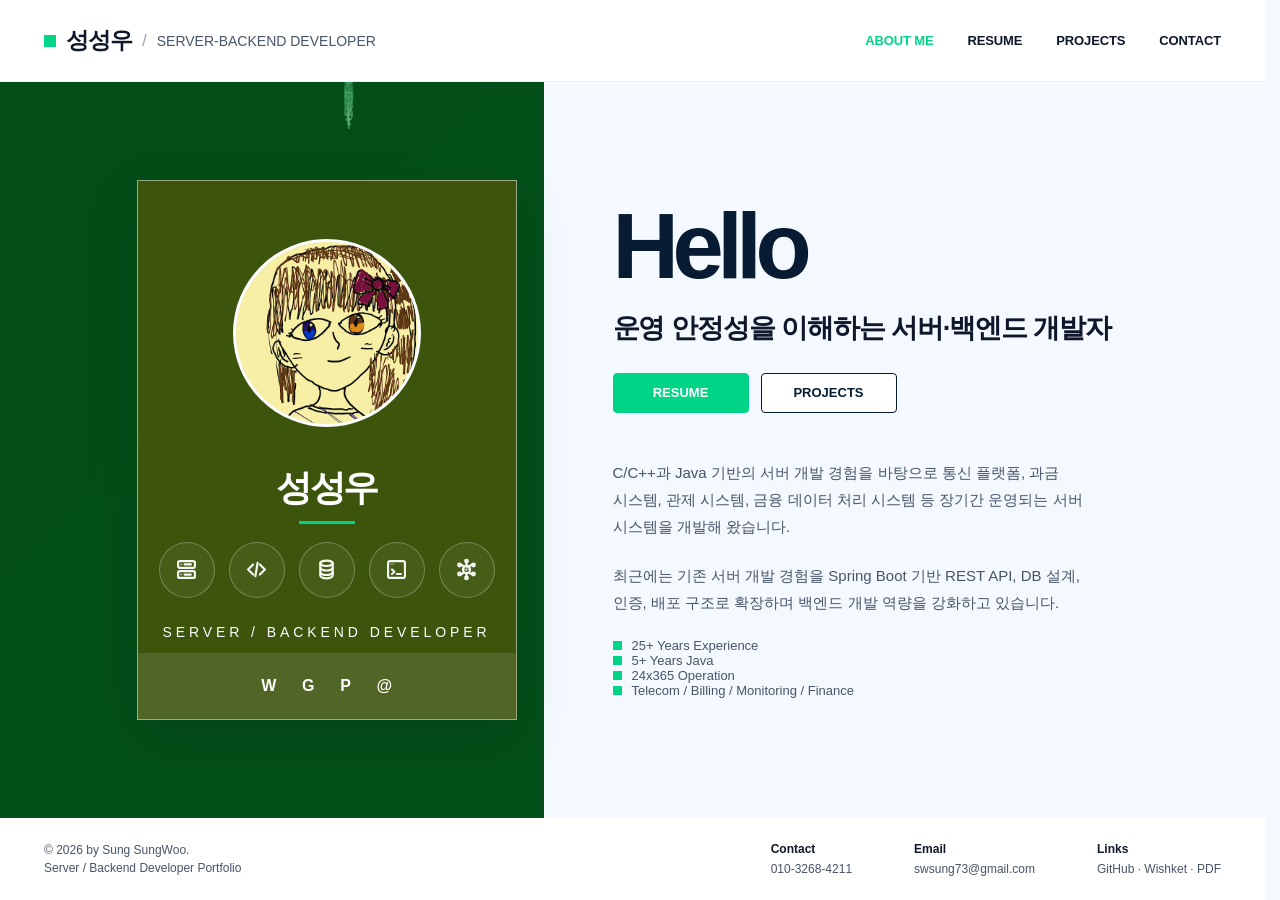
==== commit 8628bf0f: "add home(quick facts)" ====
--- a/index.html
+++ b/index.html
@@ -185,6 +185,11 @@
               DB 설계, 인증, 배포 구조로 확장하며 백엔드 개발 역량을
               강화하고 있습니다.
             </p>
+            <div class="skill-item"><span class="square"></span><span>25+ Years Experience</span></div>
+            <div class="skill-item"><span class="square"></span><span>5+ Years Java</span></div>
+            <div class="skill-item"><span class="square"></span><span>24x365 Operation</span></div>
+            <div class="skill-item"><span class="square"></span><span>Telecom / Billing / Monitoring / Finance</span></div>
+
           </div>
         </div>
       </section>
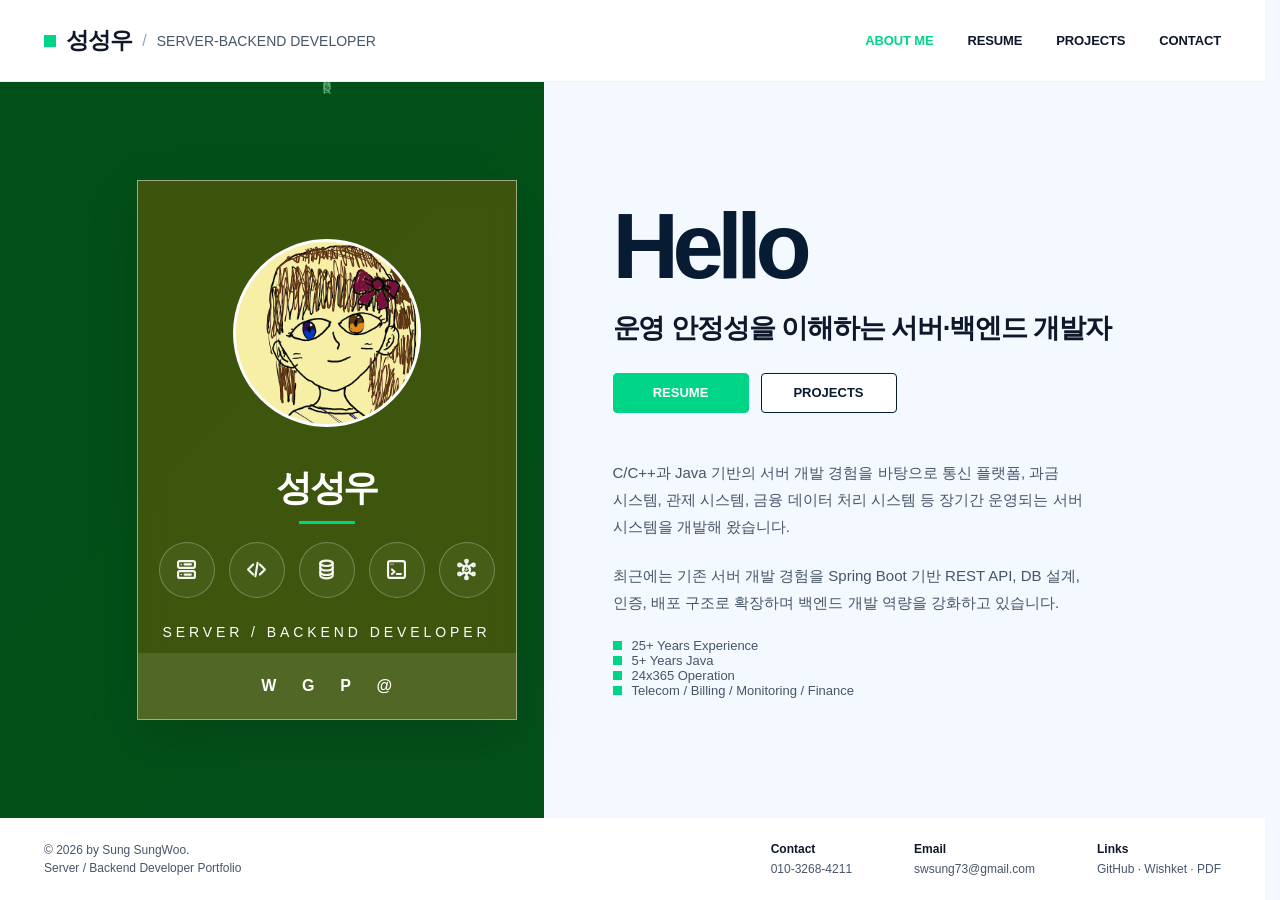
==== commit 4171d254: "add naver meta" ====
--- a/index.html
+++ b/index.html
@@ -17,6 +17,7 @@
   <meta name="keywords" content="백엔드 개발자, 서버 개발자, C/C++, Java, Spring Boot, REST API, Linux, 포트폴리오, 성성우" />
   <meta name="author" content="성성우" />
   <meta name="robots" content="index, follow" />
+  <meta name="naver-site-verification" content="1ee4ae40f7635755b23f02d31d05629f26dfcf83" />
 
   <!-- Open Graph (소셜 미리보기) -->
   <meta property="og:type" content="website" />
--- a/css/style.css
+++ b/css/style.css
@@ -568,6 +568,18 @@
   animation: badgeShine 2.8s ease-in-out infinite;
 }
 
+.career-highlights {
+  margin: 14px 0 0;
+  padding-left: 18px;
+}
+
+.career-highlights li {
+  color: var(--muted);
+  font-size: 13px;
+  line-height: 1.8;
+  margin-bottom: 4px;
+}
+
 @keyframes badgeShine {
   0% {
     left: -80%;
@@ -2014,6 +2026,14 @@
   .btn {
     width: 200px;
   }
+  
+  .home .skill-item {
+    color: #ffffff;
+  }
+  
+  .home .skill-item span:not(.square) {
+    color: #ffffff;
+  }
 
   /* Resume */
   .section {
@@ -2050,7 +2070,7 @@
     grid-template-columns: 1fr;
     gap: 14px;
   }
-
+  
   /* Projects */
   .section-desc {
     margin: -20px auto 40px;
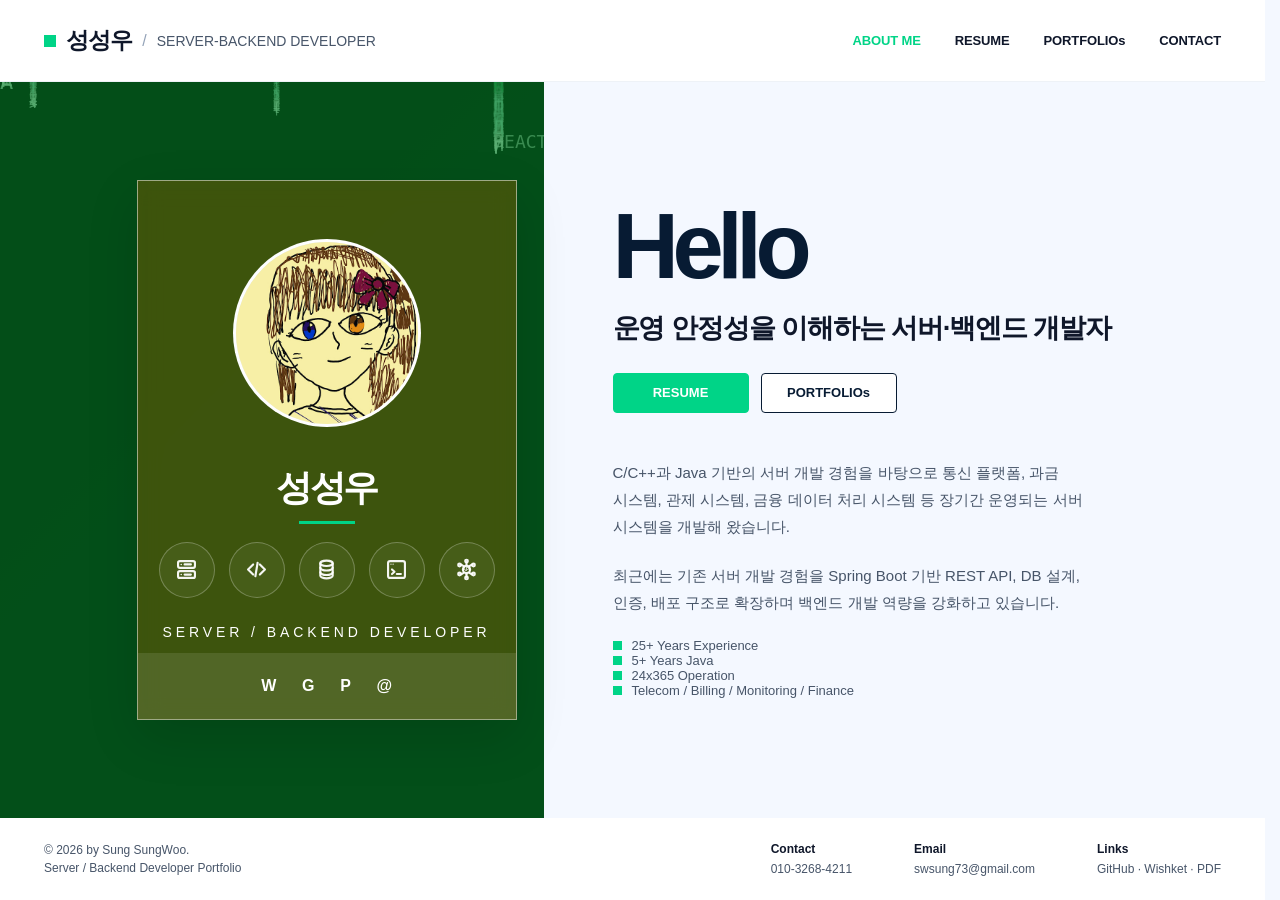
==== commit 6c987e52: "fix PROJECT --> PORTFOLIOs" ====
--- a/index.html
+++ b/index.html
@@ -172,7 +172,7 @@
 
             <div class="cta-row">
               <a class="btn primary" href="resume.html">RESUME</a>
-              <a class="btn outline" href="projects.html">PROJECTS</a>
+              <a class="btn outline" href="projects.html">PORTFOLIOs</a>
             </div>
 
             <p>
